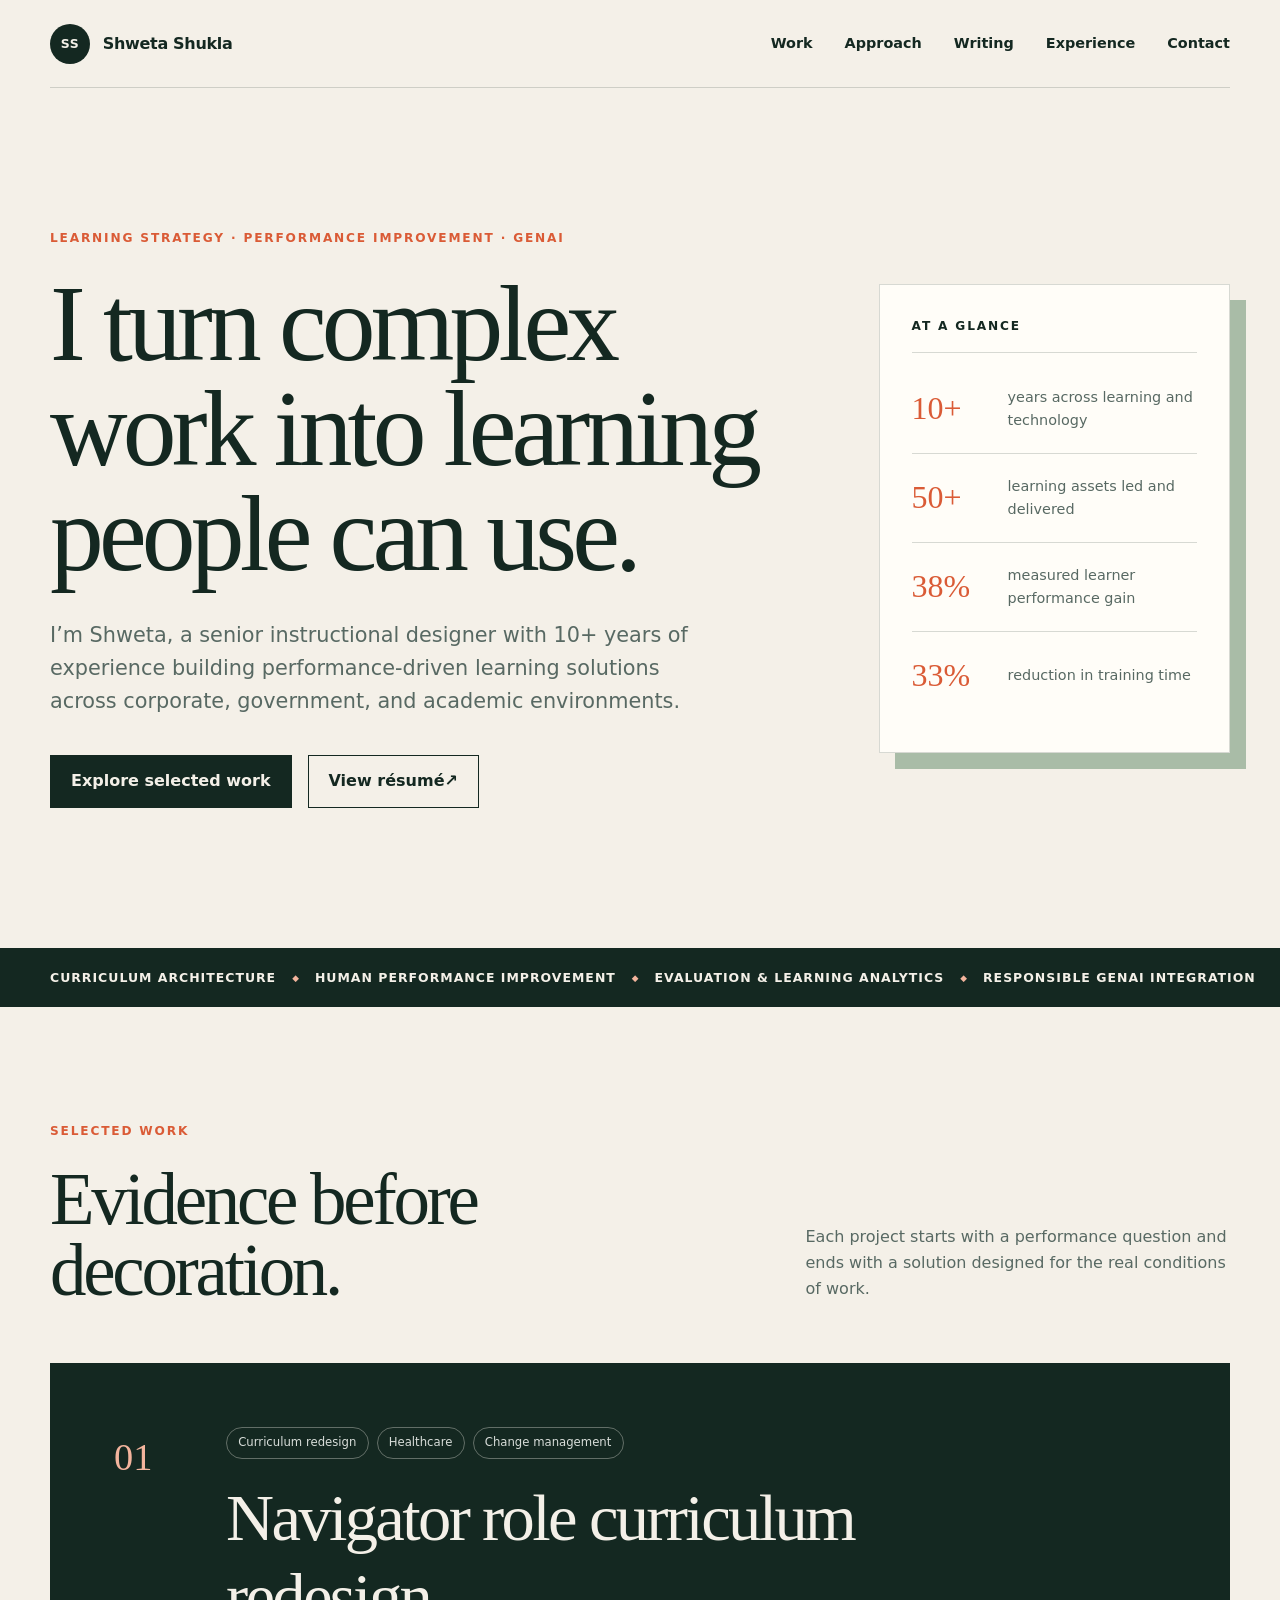
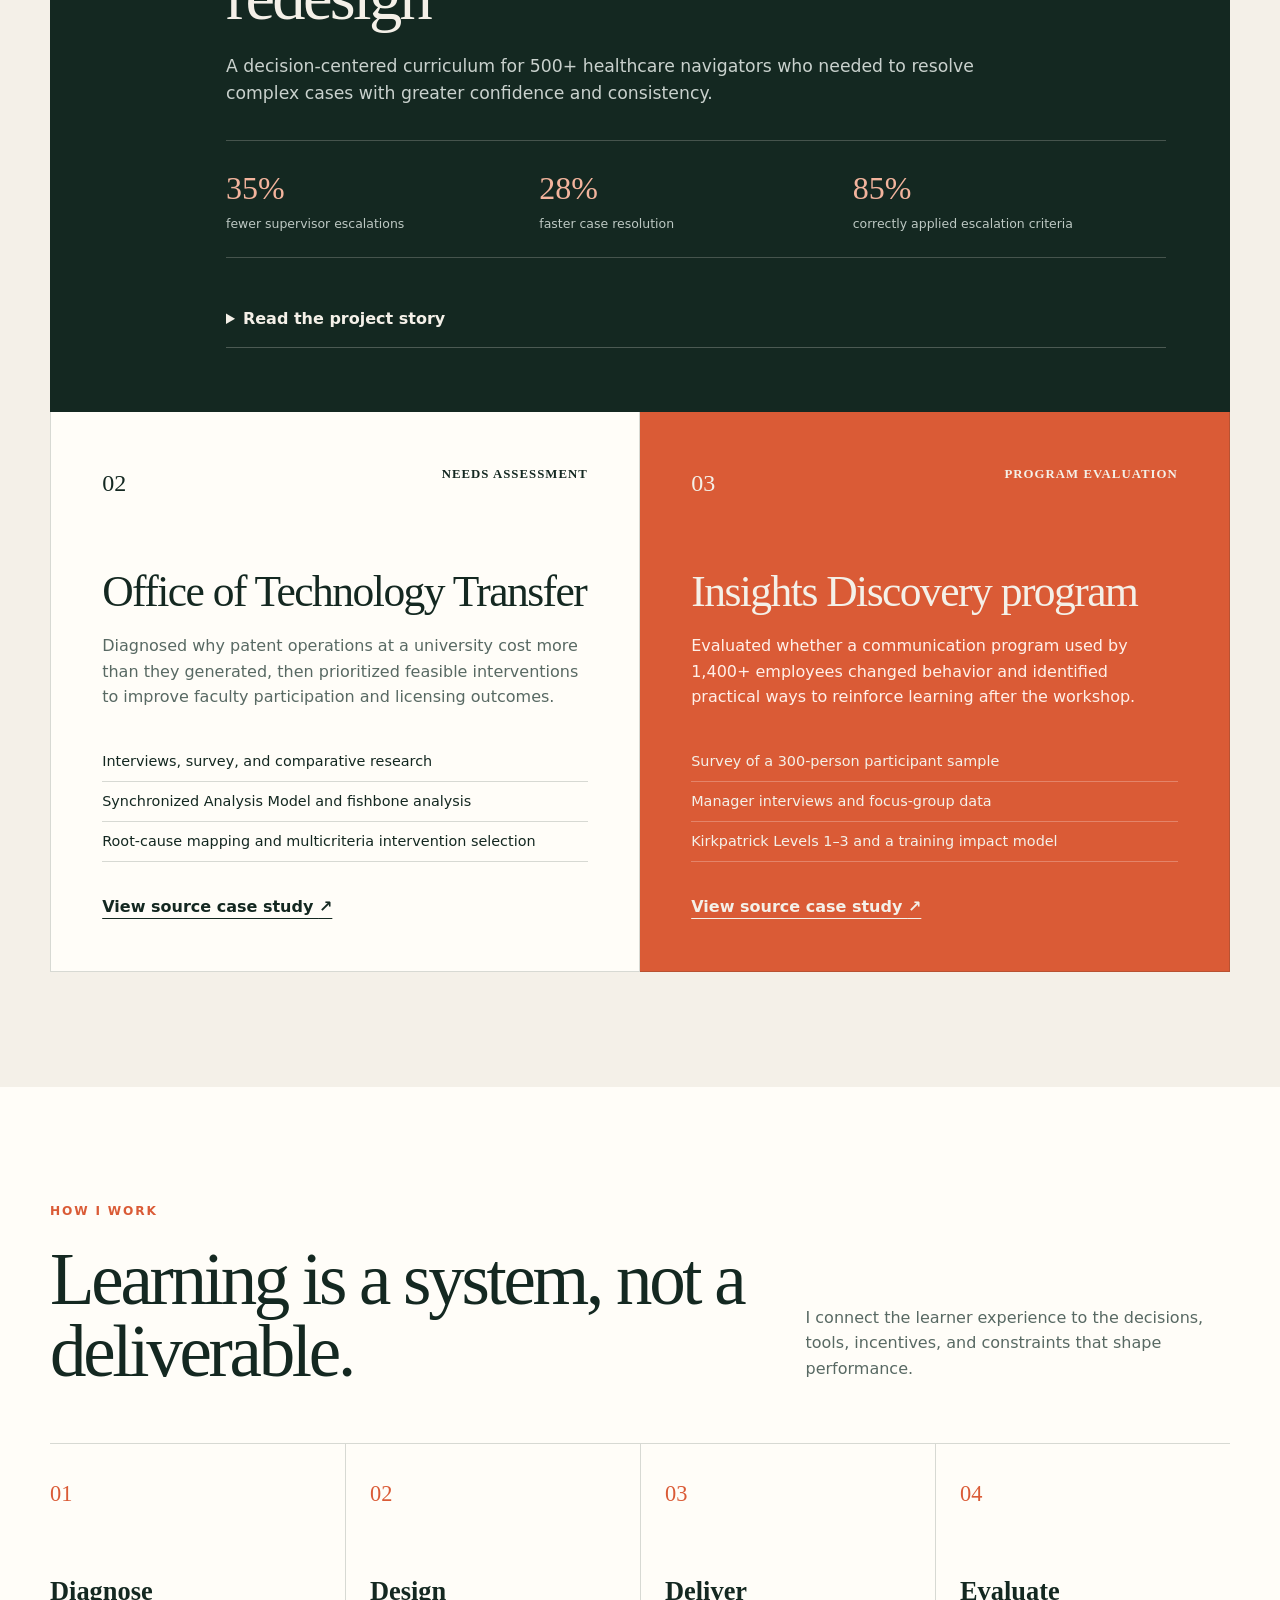
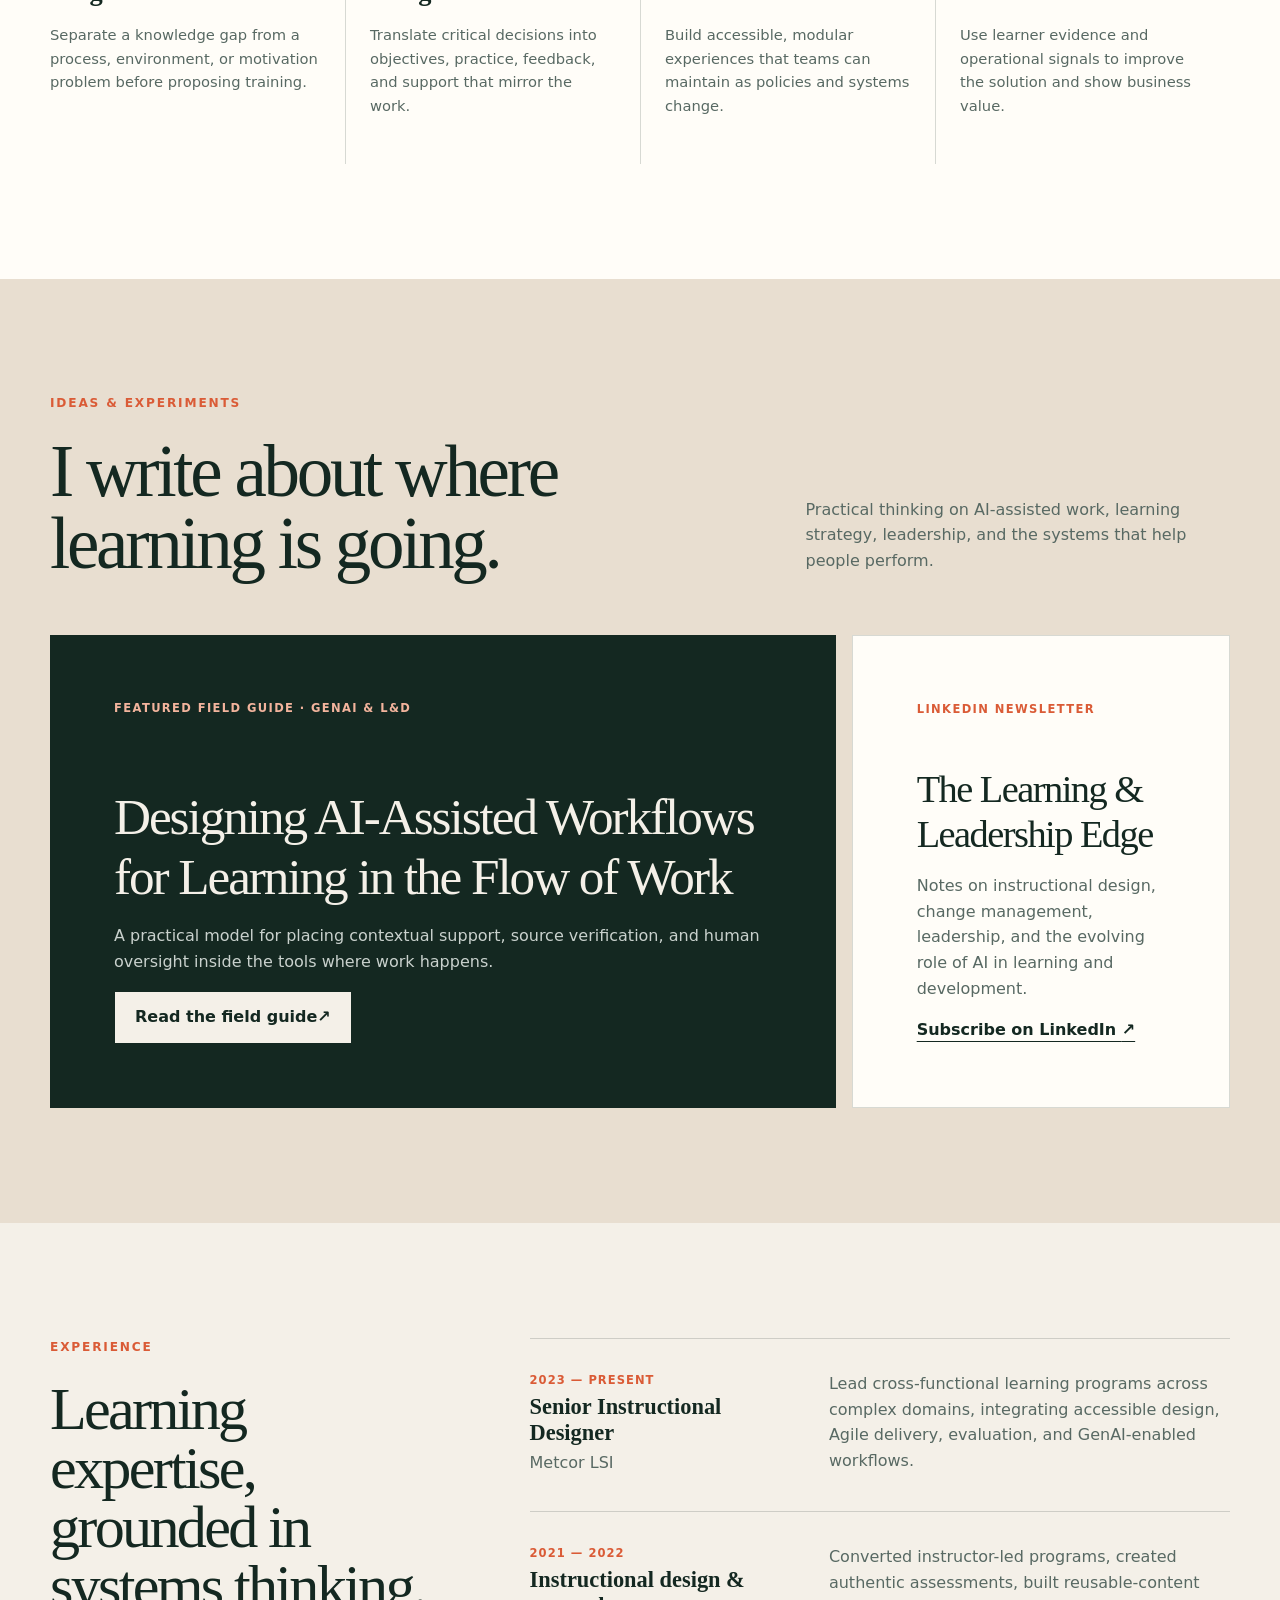
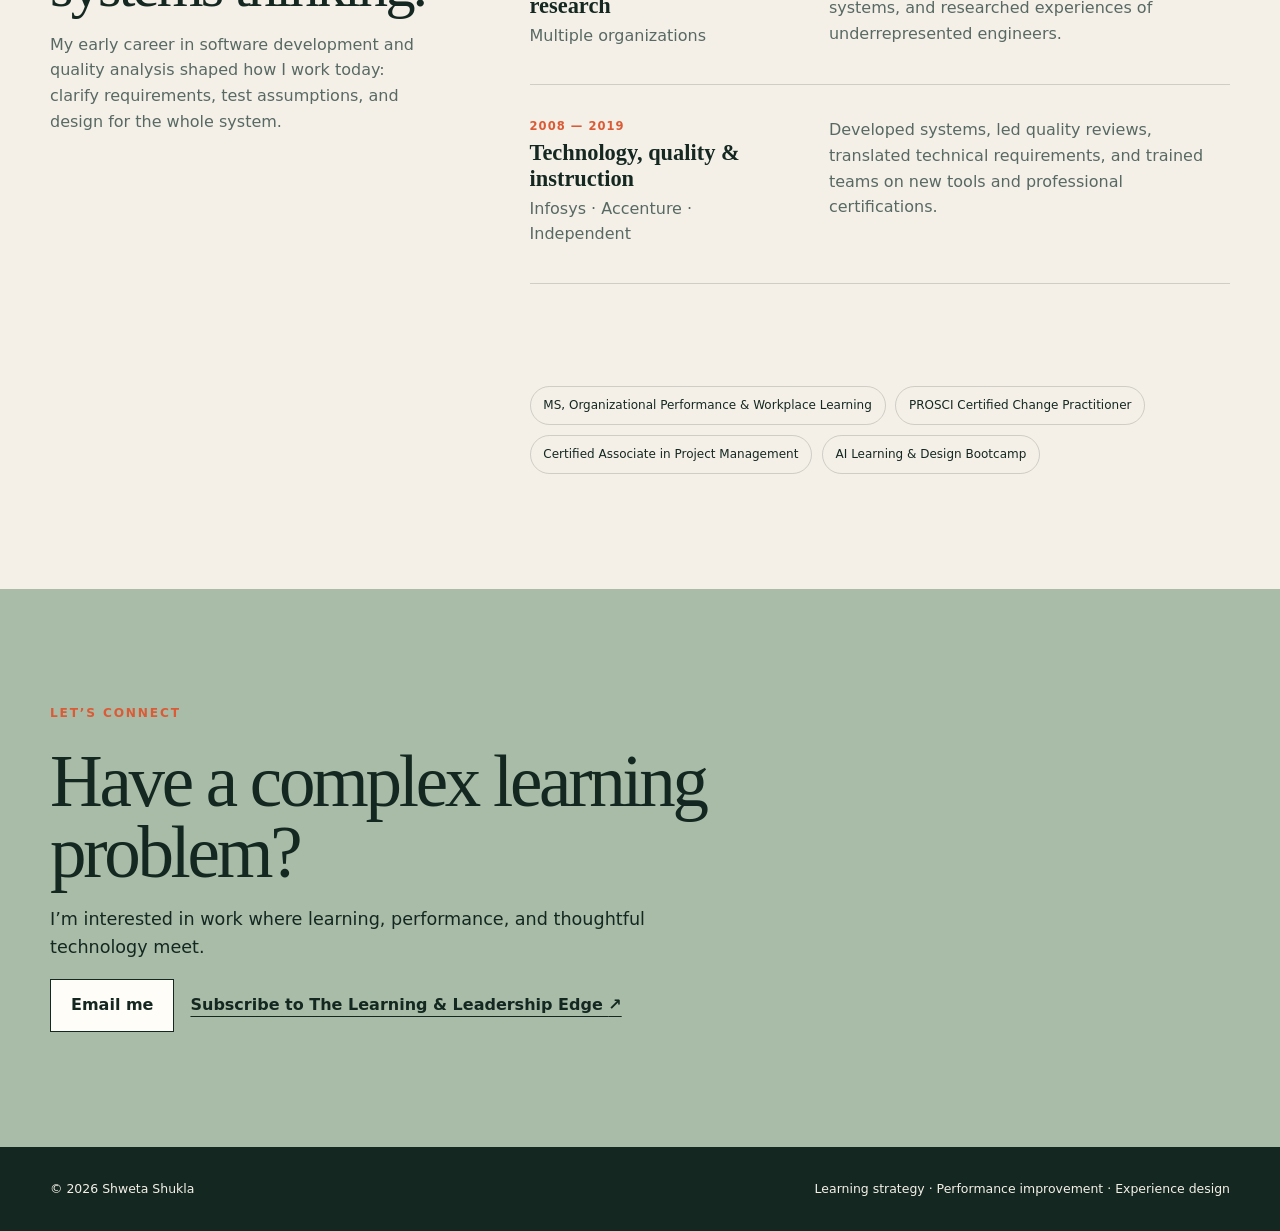
==== index.html @ c13f07bc "Publish first portfolio draft" ====
<!doctype html>
<html lang="en">
<head>
  <meta charset="utf-8">
  <meta name="viewport" content="width=device-width, initial-scale=1">
  <meta name="description" content="Shweta Shukla is a senior instructional designer who builds performance-driven learning systems for complex, regulated environments.">
  <title>Shweta Shukla | Learning Strategy & Instructional Design</title>
  <link rel="stylesheet" href="styles.css">
  <script src="script.js" defer></script>
</head>
<body>
  <a class="skip-link" href="#main">Skip to main content</a>

  <header class="site-header">
    <a class="brand" href="#top" aria-label="Shweta Shukla, home">
      <span class="brand-mark" aria-hidden="true">SS</span>
      <span>Shweta Shukla</span>
    </a>
    <button class="menu-toggle" type="button" aria-expanded="false" aria-controls="site-nav">
      <span class="sr-only">Toggle navigation</span>
      <span></span><span></span>
    </button>
    <nav id="site-nav" class="site-nav" aria-label="Primary navigation">
      <a href="#work">Work</a>
      <a href="#approach">Approach</a>
      <a href="#writing">Writing</a>
      <a href="#experience">Experience</a>
      <a href="#contact">Contact</a>
    </nav>
  </header>

  <main id="main">
    <section class="hero" id="top">
      <div class="hero-copy reveal">
        <p class="eyebrow">Learning strategy · Performance improvement · GenAI</p>
        <h1>I turn complex work into learning people can use.</h1>
        <p class="hero-intro">I’m Shweta, a senior instructional designer with 10+ years of experience building performance-driven learning solutions across corporate, government, and academic environments.</p>
        <div class="hero-actions">
          <a class="button button-primary" href="#work">Explore selected work</a>
          <a class="button button-secondary" href="https://drive.google.com/file/d/1LxhIZaSQAPTODQfk4Tp4PrT5GwYLrDCq/view" target="_blank" rel="noreferrer">View résumé <span aria-hidden="true">↗</span></a>
        </div>
      </div>
      <aside class="hero-panel reveal" aria-label="Career highlights">
        <p class="panel-label">At a glance</p>
        <dl class="stats">
          <div><dt>10+</dt><dd>years across learning and technology</dd></div>
          <div><dt>50+</dt><dd>learning assets led and delivered</dd></div>
          <div><dt>38%</dt><dd>measured learner performance gain</dd></div>
          <div><dt>33%</dt><dd>reduction in training time</dd></div>
        </dl>
      </aside>
    </section>

    <section class="section intro-strip" aria-label="Specialties">
      <p>Curriculum architecture</p><span aria-hidden="true">◆</span>
      <p>Human performance improvement</p><span aria-hidden="true">◆</span>
      <p>Evaluation & learning analytics</p><span aria-hidden="true">◆</span>
      <p>Responsible GenAI integration</p>
    </section>

    <section class="section work-section" id="work">
      <div class="section-heading reveal">
        <div>
          <p class="eyebrow">Selected work</p>
          <h2>Evidence before decoration.</h2>
        </div>
        <p>Each project starts with a performance question and ends with a solution designed for the real conditions of work.</p>
      </div>

      <article class="featured-project reveal">
        <div class="project-index">01</div>
        <div class="project-copy">
          <div class="project-tags"><span>Curriculum redesign</span><span>Healthcare</span><span>Change management</span></div>
          <h3>Navigator role curriculum redesign</h3>
          <p class="project-lead">A decision-centered curriculum for 500+ healthcare navigators who needed to resolve complex cases with greater confidence and consistency.</p>
          <div class="project-results" aria-label="Project results">
            <p><strong>35%</strong><span>fewer supervisor escalations</span></p>
            <p><strong>28%</strong><span>faster case resolution</span></p>
            <p><strong>85%</strong><span>correctly applied escalation criteria</span></p>
          </div>
          <details>
            <summary>Read the project story</summary>
            <div class="case-body">
              <p><strong>The challenge.</strong> Training inherited from an adjacent customer-service role emphasized information lookup instead of judgment. Navigators lacked clear criteria for when to resolve a case and when to escalate it.</p>
              <p><strong>My approach.</strong> I led an eight-person team through role analysis, SME validation, and scenario design. We organized six modules around real workflows, created 12 branching scenarios from operational error logs, and developed job aids for live calls.</p>
              <p><strong>The result.</strong> The new curriculum reduced supervisor dependence, improved case speed, and raised correct application of escalation criteria from a 52% baseline to 85%.</p>
            </div>
          </details>
        </div>
      </article>

      <div class="project-grid">
        <article class="project-card reveal">
          <div class="project-card-top"><span>02</span><span class="project-type">Needs assessment</span></div>
          <h3>Office of Technology Transfer</h3>
          <p>Diagnosed why patent operations at a university cost more than they generated, then prioritized feasible interventions to improve faculty participation and licensing outcomes.</p>
          <ul class="compact-list">
            <li>Interviews, survey, and comparative research</li>
            <li>Synchronized Analysis Model and fishbone analysis</li>
            <li>Root-cause mapping and multicriteria intervention selection</li>
          </ul>
          <a class="text-link" href="https://sites.google.com/view/shweta-shukla/work-samples/analysis/case-study-needs-assessment" target="_blank" rel="noreferrer">View source case study <span aria-hidden="true">↗</span></a>
        </article>

        <article class="project-card project-card-dark reveal">
          <div class="project-card-top"><span>03</span><span class="project-type">Program evaluation</span></div>
          <h3>Insights Discovery program</h3>
          <p>Evaluated whether a communication program used by 1,400+ employees changed behavior and identified practical ways to reinforce learning after the workshop.</p>
          <ul class="compact-list">
            <li>Survey of a 300-person participant sample</li>
            <li>Manager interviews and focus-group data</li>
            <li>Kirkpatrick Levels 1–3 and a training impact model</li>
          </ul>
          <a class="text-link" href="https://sites.google.com/view/shweta-shukla/work-samples/evaluation/evaluation-project-case-study" target="_blank" rel="noreferrer">View source case study <span aria-hidden="true">↗</span></a>
        </article>
      </div>
    </section>

    <section class="section approach-section" id="approach">
      <div class="section-heading reveal">
        <div><p class="eyebrow">How I work</p><h2>Learning is a system, not a deliverable.</h2></div>
        <p>I connect the learner experience to the decisions, tools, incentives, and constraints that shape performance.</p>
      </div>
      <div class="approach-grid">
        <article class="reveal"><span>01</span><h3>Diagnose</h3><p>Separate a knowledge gap from a process, environment, or motivation problem before proposing training.</p></article>
        <article class="reveal"><span>02</span><h3>Design</h3><p>Translate critical decisions into objectives, practice, feedback, and support that mirror the work.</p></article>
        <article class="reveal"><span>03</span><h3>Deliver</h3><p>Build accessible, modular experiences that teams can maintain as policies and systems change.</p></article>
        <article class="reveal"><span>04</span><h3>Evaluate</h3><p>Use learner evidence and operational signals to improve the solution and show business value.</p></article>
      </div>
    </section>

    <section class="section writing-section" id="writing">
      <div class="section-heading reveal">
        <div><p class="eyebrow">Ideas & experiments</p><h2>I write about where learning is going.</h2></div>
        <p>Practical thinking on AI-assisted work, learning strategy, leadership, and the systems that help people perform.</p>
      </div>
      <div class="writing-grid">
        <article class="article-feature reveal">
          <p class="article-kicker">Featured field guide · GenAI & L&D</p>
          <h3>Designing AI-Assisted Workflows for Learning in the Flow of Work</h3>
          <p>A practical model for placing contextual support, source verification, and human oversight inside the tools where work happens.</p>
          <a class="button button-primary" href="https://claude.ai/public/artifacts/7e6ffeaa-0845-4073-95c3-ac5ac260e0d0" target="_blank" rel="noreferrer">Read the field guide <span aria-hidden="true">↗</span></a>
        </article>
        <aside class="newsletter-card reveal">
          <p class="article-kicker">LinkedIn newsletter</p>
          <h3>The Learning & Leadership Edge</h3>
          <p>Notes on instructional design, change management, leadership, and the evolving role of AI in learning and development.</p>
          <a class="text-link" href="https://www.linkedin.com/build-relation/newsletter-follow?entityUrn=7308108343225536512" target="_blank" rel="noreferrer">Subscribe on LinkedIn <span aria-hidden="true">↗</span></a>
        </aside>
      </div>
    </section>

    <section class="section experience-section" id="experience">
      <div class="experience-intro reveal">
        <p class="eyebrow">Experience</p>
        <h2>Learning expertise, grounded in systems thinking.</h2>
        <p>My early career in software development and quality analysis shaped how I work today: clarify requirements, test assumptions, and design for the whole system.</p>
      </div>
      <div class="timeline reveal">
        <article><div><p class="timeline-date">2023 — present</p><h3>Senior Instructional Designer</h3><p>Metcor LSI</p></div><p>Lead cross-functional learning programs across complex domains, integrating accessible design, Agile delivery, evaluation, and GenAI-enabled workflows.</p></article>
        <article><div><p class="timeline-date">2021 — 2022</p><h3>Instructional design & research</h3><p>Multiple organizations</p></div><p>Converted instructor-led programs, created authentic assessments, built reusable-content systems, and researched experiences of underrepresented engineers.</p></article>
        <article><div><p class="timeline-date">2008 — 2019</p><h3>Technology, quality & instruction</h3><p>Infosys · Accenture · Independent</p></div><p>Developed systems, led quality reviews, translated technical requirements, and trained teams on new tools and professional certifications.</p></article>
      </div>

      <div class="credentials reveal">
        <p>MS, Organizational Performance & Workplace Learning</p>
        <p>PROSCI Certified Change Practitioner</p>
        <p>Certified Associate in Project Management</p>
        <p>AI Learning & Design Bootcamp</p>
      </div>
    </section>

    <section class="section contact-section" id="contact">
      <div class="contact-card reveal">
        <p class="eyebrow">Let’s connect</p>
        <h2>Have a complex learning problem?</h2>
        <p>I’m interested in work where learning, performance, and thoughtful technology meet.</p>
        <div class="contact-actions">
          <a class="button button-light" href="mailto:shukla.p.shweta@gmail.com">Email me</a>
          <a class="text-link light-link" href="https://www.linkedin.com/build-relation/newsletter-follow?entityUrn=7308108343225536512" target="_blank" rel="noreferrer">Subscribe to The Learning & Leadership Edge <span aria-hidden="true">↗</span></a>
        </div>
      </div>
    </section>
  </main>

  <footer class="site-footer">
    <p>© <span id="year">2026</span> Shweta Shukla</p>
    <p>Learning strategy · Performance improvement · Experience design</p>
  </footer>
</body>
</html>
---- styles.css ----
:root {
  --ink: #142821;
  --muted: #586963;
  --paper: #f4f0e8;
  --surface: #fffdf8;
  --accent: #da5b36;
  --accent-light: #f3b49d;
  --sage: #a9bca7;
  --line: rgba(20, 40, 33, .17);
  --max: 1180px;
}

* { box-sizing: border-box; }
html { scroll-behavior: smooth; }
body { margin: 0; color: var(--ink); background: var(--paper); font-family: Inter, ui-sans-serif, system-ui, -apple-system, BlinkMacSystemFont, "Segoe UI", sans-serif; line-height: 1.6; }
a { color: inherit; }
button, a { -webkit-tap-highlight-color: transparent; }
.skip-link { position: fixed; top: .75rem; left: .75rem; z-index: 100; padding: .75rem 1rem; color: white; background: var(--ink); transform: translateY(-150%); }
.skip-link:focus { transform: translateY(0); }
.sr-only { position: absolute; width: 1px; height: 1px; overflow: hidden; clip: rect(0,0,0,0); white-space: nowrap; }

.site-header { width: min(calc(100% - 2rem), var(--max)); margin: 0 auto; min-height: 88px; display: flex; align-items: center; justify-content: space-between; border-bottom: 1px solid var(--line); }
.brand { display: inline-flex; align-items: center; gap: .8rem; font-weight: 750; text-decoration: none; letter-spacing: -.02em; }
.brand-mark { display: grid; place-items: center; width: 2.5rem; height: 2.5rem; border-radius: 50%; color: var(--paper); background: var(--ink); font-size: .78rem; letter-spacing: .05em; }
.site-nav { display: flex; gap: 2rem; }
.site-nav a { position: relative; font-size: .9rem; font-weight: 700; text-decoration: none; }
.site-nav a::after { content: ""; position: absolute; right: 0; bottom: -.4rem; left: 0; height: 2px; background: var(--accent); transform: scaleX(0); transform-origin: left; transition: transform .2s ease; }
.site-nav a:hover::after, .site-nav a:focus-visible::after { transform: scaleX(1); }
.menu-toggle { display: none; padding: .6rem; border: 0; background: transparent; }
.menu-toggle span:not(.sr-only) { display: block; width: 1.5rem; height: 2px; margin: .32rem; background: var(--ink); }

.hero { width: min(calc(100% - 2rem), var(--max)); min-height: 690px; margin: 0 auto; padding: clamp(5rem, 11vw, 9rem) 0; display: grid; grid-template-columns: minmax(0, 1.55fr) minmax(300px, .75fr); gap: clamp(3rem, 8vw, 7rem); align-items: center; }
.eyebrow { margin: 0 0 1.4rem; color: var(--accent); font-size: .76rem; font-weight: 800; letter-spacing: .15em; text-transform: uppercase; }
h1, h2, h3, p { margin-top: 0; }
h1, h2 { font-family: Georgia, "Times New Roman", serif; font-weight: 500; letter-spacing: -.045em; line-height: .98; }
h1 { max-width: 800px; margin-bottom: 2rem; font-size: clamp(3.6rem, 8.4vw, 7.2rem); }
h2 { margin-bottom: 1rem; font-size: clamp(2.7rem, 5.7vw, 5rem); }
h3 { line-height: 1.18; }
.hero-intro { max-width: 680px; margin-bottom: 2.25rem; color: var(--muted); font-size: clamp(1.05rem, 1.8vw, 1.3rem); }
.hero-actions, .contact-actions { display: flex; align-items: center; flex-wrap: wrap; gap: 1rem; }
.button { display: inline-flex; align-items: center; justify-content: center; min-height: 50px; padding: .8rem 1.25rem; border: 1px solid var(--ink); font-weight: 750; text-decoration: none; transition: transform .2s ease, box-shadow .2s ease; }
.button:hover { transform: translateY(-2px); box-shadow: 4px 4px 0 var(--accent-light); }
.button-primary { color: var(--paper); background: var(--ink); }
.button-secondary { background: transparent; }
.hero-panel { position: relative; padding: 2rem; background: var(--surface); border: 1px solid var(--line); box-shadow: 16px 16px 0 var(--sage); }
.panel-label { padding-bottom: 1rem; border-bottom: 1px solid var(--line); font-size: .76rem; font-weight: 800; letter-spacing: .15em; text-transform: uppercase; }
.stats { margin: 0; }
.stats div { display: grid; grid-template-columns: 5rem 1fr; gap: 1rem; align-items: center; padding: 1.15rem 0; border-bottom: 1px solid var(--line); }
.stats div:last-child { border-bottom: 0; }
.stats dt { color: var(--accent); font-family: Georgia, serif; font-size: 2rem; }
.stats dd { margin: 0; color: var(--muted); font-size: .9rem; }

.section { width: min(calc(100% - 2rem), var(--max)); margin: 0 auto; padding: clamp(5rem, 9vw, 8rem) 0; }
.intro-strip { width: 100%; max-width: none; padding: 1.2rem max(1rem, calc((100vw - var(--max)) / 2)); display: flex; align-items: center; justify-content: space-between; gap: 1rem; overflow-x: auto; color: var(--paper); background: var(--ink); white-space: nowrap; }
.intro-strip p { margin: 0; font-size: .78rem; font-weight: 750; letter-spacing: .08em; text-transform: uppercase; }
.intro-strip span { color: var(--accent-light); font-size: .55rem; }
.section-heading { margin-bottom: 3.5rem; display: grid; grid-template-columns: 1.25fr .75fr; gap: 3rem; align-items: end; }
.section-heading h2 { max-width: 780px; margin: 0; }
.section-heading > p { max-width: 440px; margin-bottom: .35rem; color: var(--muted); }

.featured-project { min-height: 520px; padding: clamp(2rem, 5vw, 4rem); display: grid; grid-template-columns: 80px 1fr; gap: 2rem; color: var(--paper); background: var(--ink); }
.project-index { color: var(--accent-light); font-family: Georgia, serif; font-size: 2.4rem; }
.project-copy h3 { max-width: 820px; margin: 1.3rem 0 1rem; font-family: Georgia, serif; font-size: clamp(2.4rem, 5.2vw, 4.7rem); font-weight: 500; letter-spacing: -.04em; }
.project-tags { display: flex; flex-wrap: wrap; gap: .5rem; }
.project-tags span { padding: .35rem .7rem; border: 1px solid rgba(244,240,232,.35); border-radius: 99px; color: #d8ddd9; font-size: .73rem; }
.project-lead { max-width: 760px; color: #c9d1cd; font-size: 1.08rem; }
.project-results { margin: 2rem 0; display: grid; grid-template-columns: repeat(3, 1fr); border-top: 1px solid rgba(244,240,232,.22); border-bottom: 1px solid rgba(244,240,232,.22); }
.project-results p { margin: 0; padding: 1.4rem 1.2rem 1.4rem 0; display: flex; flex-direction: column; }
.project-results strong { color: var(--accent-light); font-family: Georgia, serif; font-size: 2rem; font-weight: 500; }
.project-results span { color: #bdc8c3; font-size: .78rem; }
details { border-bottom: 1px solid rgba(244,240,232,.25); }
summary { padding: 1rem 0; cursor: pointer; font-weight: 750; }
.case-body { max-width: 800px; padding-bottom: 1.5rem; color: #c9d1cd; }
.case-body strong { color: var(--paper); }

.project-grid { display: grid; grid-template-columns: 1fr 1fr; }
.project-card { min-height: 500px; padding: clamp(2rem, 4vw, 3.2rem); display: flex; flex-direction: column; border: 1px solid var(--line); border-top: 0; background: var(--surface); }
.project-card + .project-card { border-left: 0; }
.project-card-dark { color: var(--paper); background: var(--accent); }
.project-card-top { display: flex; justify-content: space-between; gap: 1rem; font-family: Georgia, serif; font-size: 1.5rem; }
.project-type { font-family: inherit; font-size: .8rem; font-weight: 750; letter-spacing: .08em; text-transform: uppercase; }
.project-card h3 { margin: 4rem 0 1rem; font-family: Georgia, serif; font-size: clamp(2rem, 3.4vw, 3.2rem); font-weight: 500; letter-spacing: -.035em; }
.project-card p { color: var(--muted); }
.project-card-dark p { color: #fff0e9; }
.compact-list { margin: 1rem 0 2rem; padding: 0; list-style: none; }
.compact-list li { padding: .5rem 0; border-bottom: 1px solid var(--line); font-size: .9rem; }
.project-card-dark .compact-list li { border-color: rgba(255,255,255,.25); }
.text-link { margin-top: auto; width: fit-content; font-weight: 800; text-decoration-thickness: 1px; text-underline-offset: .35rem; }

.approach-section { width: 100%; max-width: none; padding-right: max(1rem, calc((100vw - var(--max)) / 2)); padding-left: max(1rem, calc((100vw - var(--max)) / 2)); background: var(--surface); }
.approach-grid { display: grid; grid-template-columns: repeat(4, 1fr); border-top: 1px solid var(--line); }
.approach-grid article { padding: 2rem 1.5rem 2rem 0; }
.approach-grid article + article { padding-left: 1.5rem; border-left: 1px solid var(--line); }
.approach-grid span { color: var(--accent); font-family: Georgia, serif; font-size: 1.4rem; }
.approach-grid h3 { margin: 4rem 0 1rem; font-family: Georgia, serif; font-size: 1.65rem; }
.approach-grid p { color: var(--muted); font-size: .92rem; }

.writing-section { width: 100%; max-width: none; padding-right: max(1rem, calc((100vw - var(--max)) / 2)); padding-left: max(1rem, calc((100vw - var(--max)) / 2)); background: #e8ded0; }
.writing-grid { display: grid; grid-template-columns: 1.35fr .65fr; gap: 1rem; }
.article-feature, .newsletter-card { min-height: 420px; padding: clamp(2rem, 5vw, 4rem); display: flex; flex-direction: column; justify-content: flex-end; }
.article-feature { color: var(--paper); background: var(--ink); }
.newsletter-card { border: 1px solid var(--line); background: var(--surface); }
.article-kicker { margin-bottom: auto; color: var(--accent-light); font-size: .72rem; font-weight: 800; letter-spacing: .12em; text-transform: uppercase; }
.newsletter-card .article-kicker { color: var(--accent); }
.article-feature h3, .newsletter-card h3 { margin: 3rem 0 1rem; font-family: Georgia, serif; font-size: clamp(2rem, 4vw, 3.6rem); font-weight: 500; letter-spacing: -.04em; }
.newsletter-card h3 { font-size: clamp(2rem, 3vw, 2.8rem); }
.article-feature > p:not(.article-kicker) { max-width: 700px; color: #c9d1cd; }
.article-feature .button { width: fit-content; color: var(--ink); background: var(--paper); }
.newsletter-card > p:not(.article-kicker) { color: var(--muted); }

.experience-section { display: grid; grid-template-columns: .7fr 1.3fr; gap: clamp(3rem, 8vw, 7rem); }
.experience-intro { position: sticky; top: 2rem; height: fit-content; }
.experience-intro h2 { font-size: clamp(2.8rem, 4.7vw, 4.2rem); }
.experience-intro > p:last-child { color: var(--muted); }
.timeline article { padding: 2rem 0; display: grid; grid-template-columns: .8fr 1.2fr; gap: 2rem; border-top: 1px solid var(--line); }
.timeline article:last-child { border-bottom: 1px solid var(--line); }
.timeline h3 { margin: .2rem 0; font-family: Georgia, serif; font-size: 1.4rem; }
.timeline p { margin-bottom: .25rem; color: var(--muted); }
.timeline-date { color: var(--accent) !important; font-size: .72rem; font-weight: 800; letter-spacing: .09em; text-transform: uppercase; }
.credentials { grid-column: 2; display: flex; flex-wrap: wrap; gap: .6rem; }
.credentials p { margin: 0; padding: .55rem .8rem; border: 1px solid var(--line); border-radius: 99px; font-size: .75rem; }

.contact-section { width: 100%; max-width: none; padding-right: max(1rem, calc((100vw - var(--max)) / 2)); padding-left: max(1rem, calc((100vw - var(--max)) / 2)); background: var(--sage); }
.contact-card { max-width: var(--max); margin: 0 auto; }
.contact-card h2 { max-width: 900px; }
.contact-card > p:not(.eyebrow) { max-width: 620px; font-size: 1.1rem; }
.button-light { background: var(--surface); }
.light-link { margin-top: 0; }
.site-footer { padding: 2rem max(1rem, calc((100vw - var(--max)) / 2)); display: flex; justify-content: space-between; gap: 2rem; color: var(--paper); background: var(--ink); }
.site-footer p { margin: 0; font-size: .78rem; }

.reveal { opacity: 0; transform: translateY(18px); transition: opacity .65s ease, transform .65s ease; }
.reveal.visible { opacity: 1; transform: none; }

@media (prefers-reduced-motion: reduce) {
  html { scroll-behavior: auto; }
  .reveal { opacity: 1; transform: none; transition: none; }
}

@media (max-width: 800px) {
  .site-header { min-height: 72px; }
  .menu-toggle { display: block; }
  .site-nav { position: absolute; top: 72px; right: 1rem; left: 1rem; z-index: 10; padding: 1.25rem; display: none; flex-direction: column; gap: 1.2rem; border: 1px solid var(--line); background: var(--surface); box-shadow: 8px 8px 0 var(--sage); }
  .site-nav.open { display: flex; }
  .hero { min-height: auto; grid-template-columns: 1fr; }
  .section-heading, .experience-section { grid-template-columns: 1fr; }
  .section-heading { gap: 1rem; }
  .featured-project { grid-template-columns: 1fr; }
  .project-grid { grid-template-columns: 1fr; }
  .writing-grid { grid-template-columns: 1fr; }
  .project-card + .project-card { border-left: 1px solid var(--line); }
  .project-results { grid-template-columns: 1fr; }
  .project-results p { border-bottom: 1px solid rgba(244,240,232,.16); }
  .approach-grid { grid-template-columns: 1fr 1fr; }
  .approach-grid article:nth-child(3) { border-left: 0; }
  .approach-grid h3 { margin-top: 2rem; }
  .experience-intro { position: static; }
  .credentials { grid-column: 1; }
}

@media (max-width: 520px) {
  h1 { font-size: 3.3rem; }
  .approach-grid { grid-template-columns: 1fr; }
  .approach-grid article + article { padding-left: 0; border-left: 0; border-top: 1px solid var(--line); }
  .timeline article { grid-template-columns: 1fr; gap: .75rem; }
  .site-footer { flex-direction: column; gap: .5rem; }
}
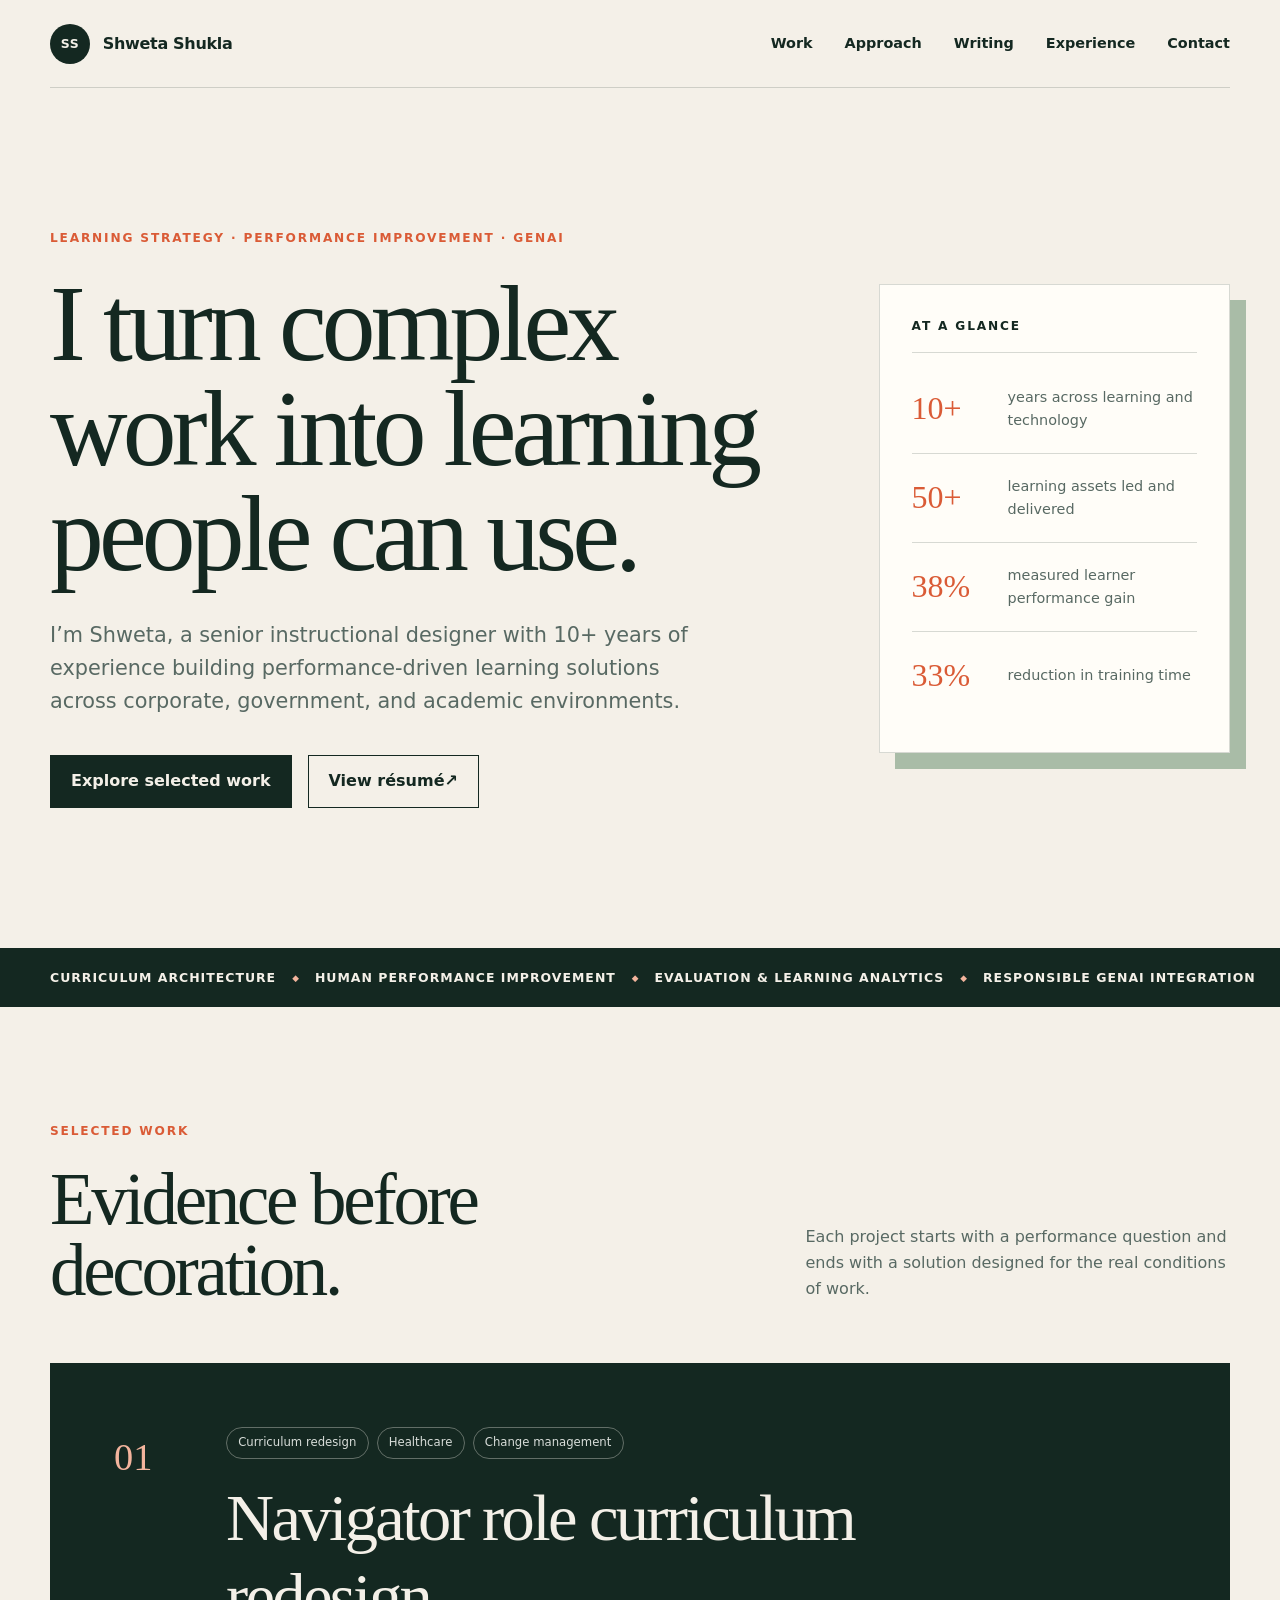
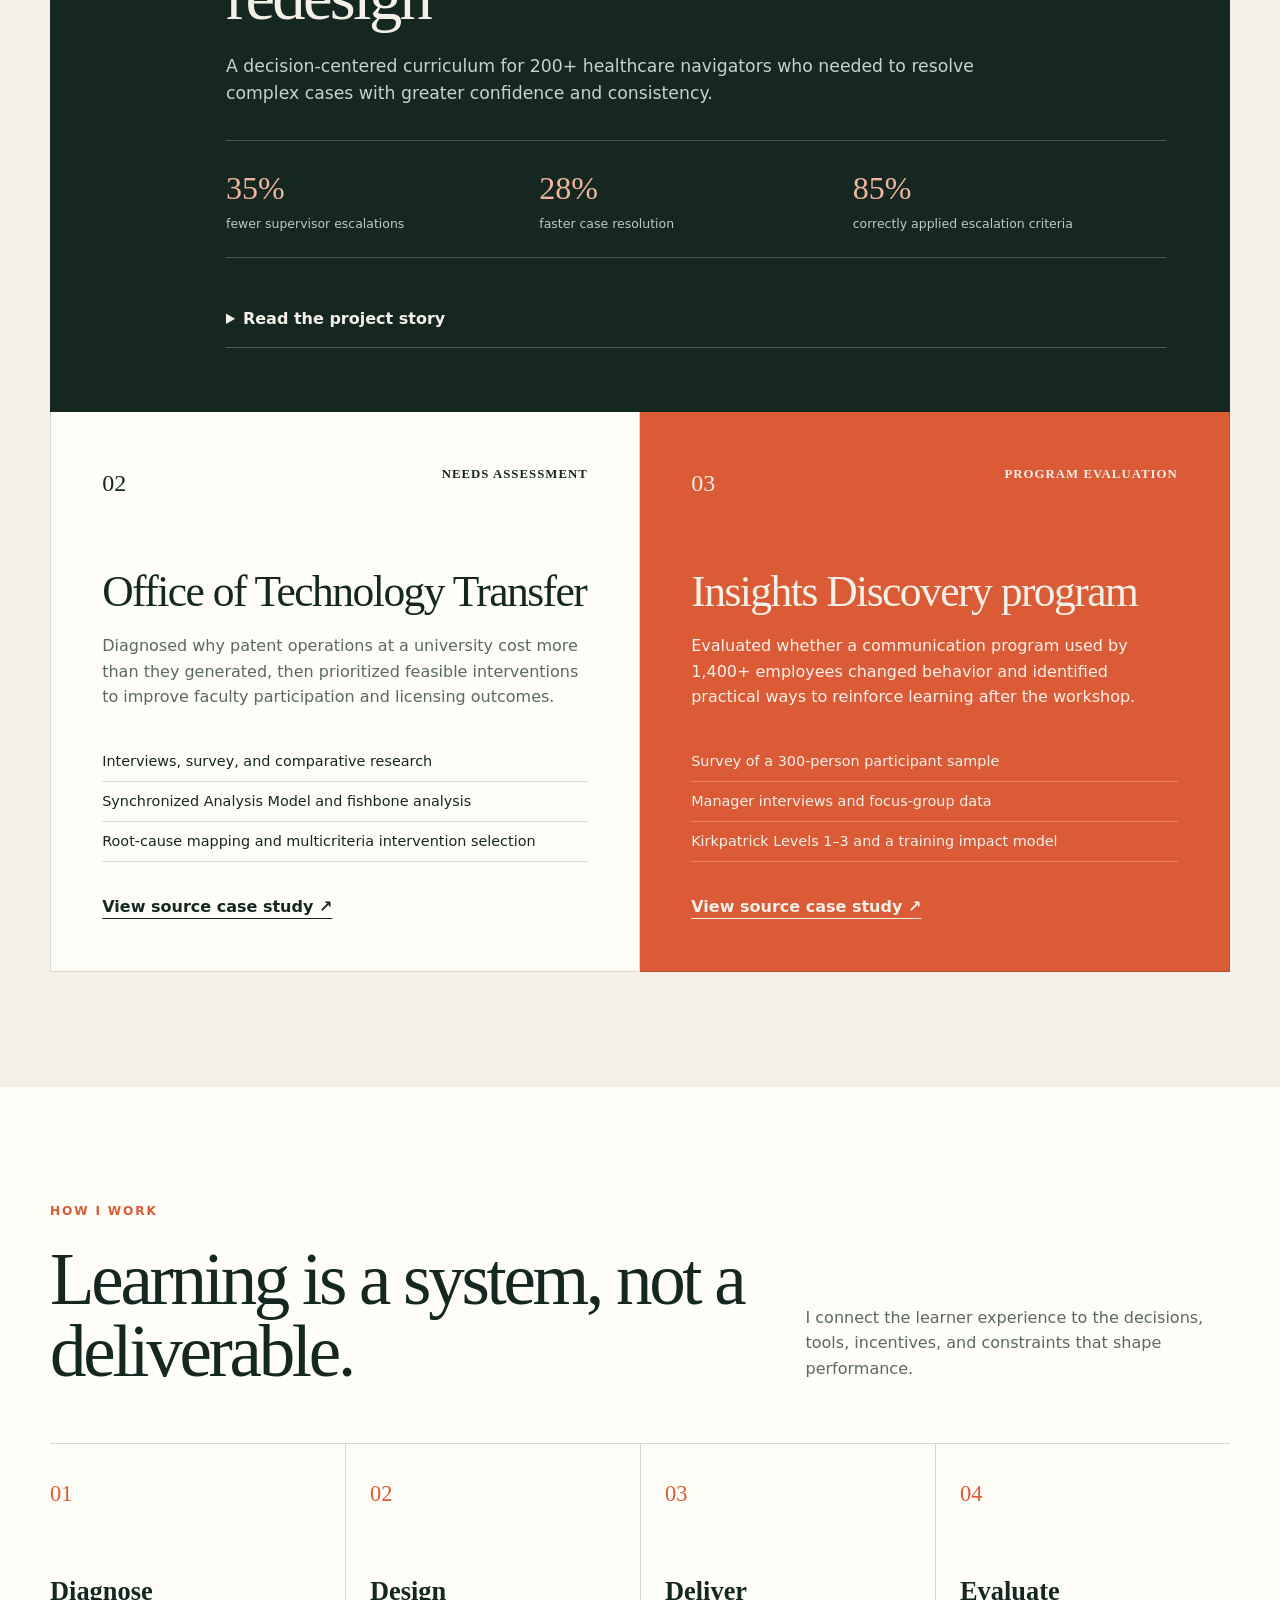
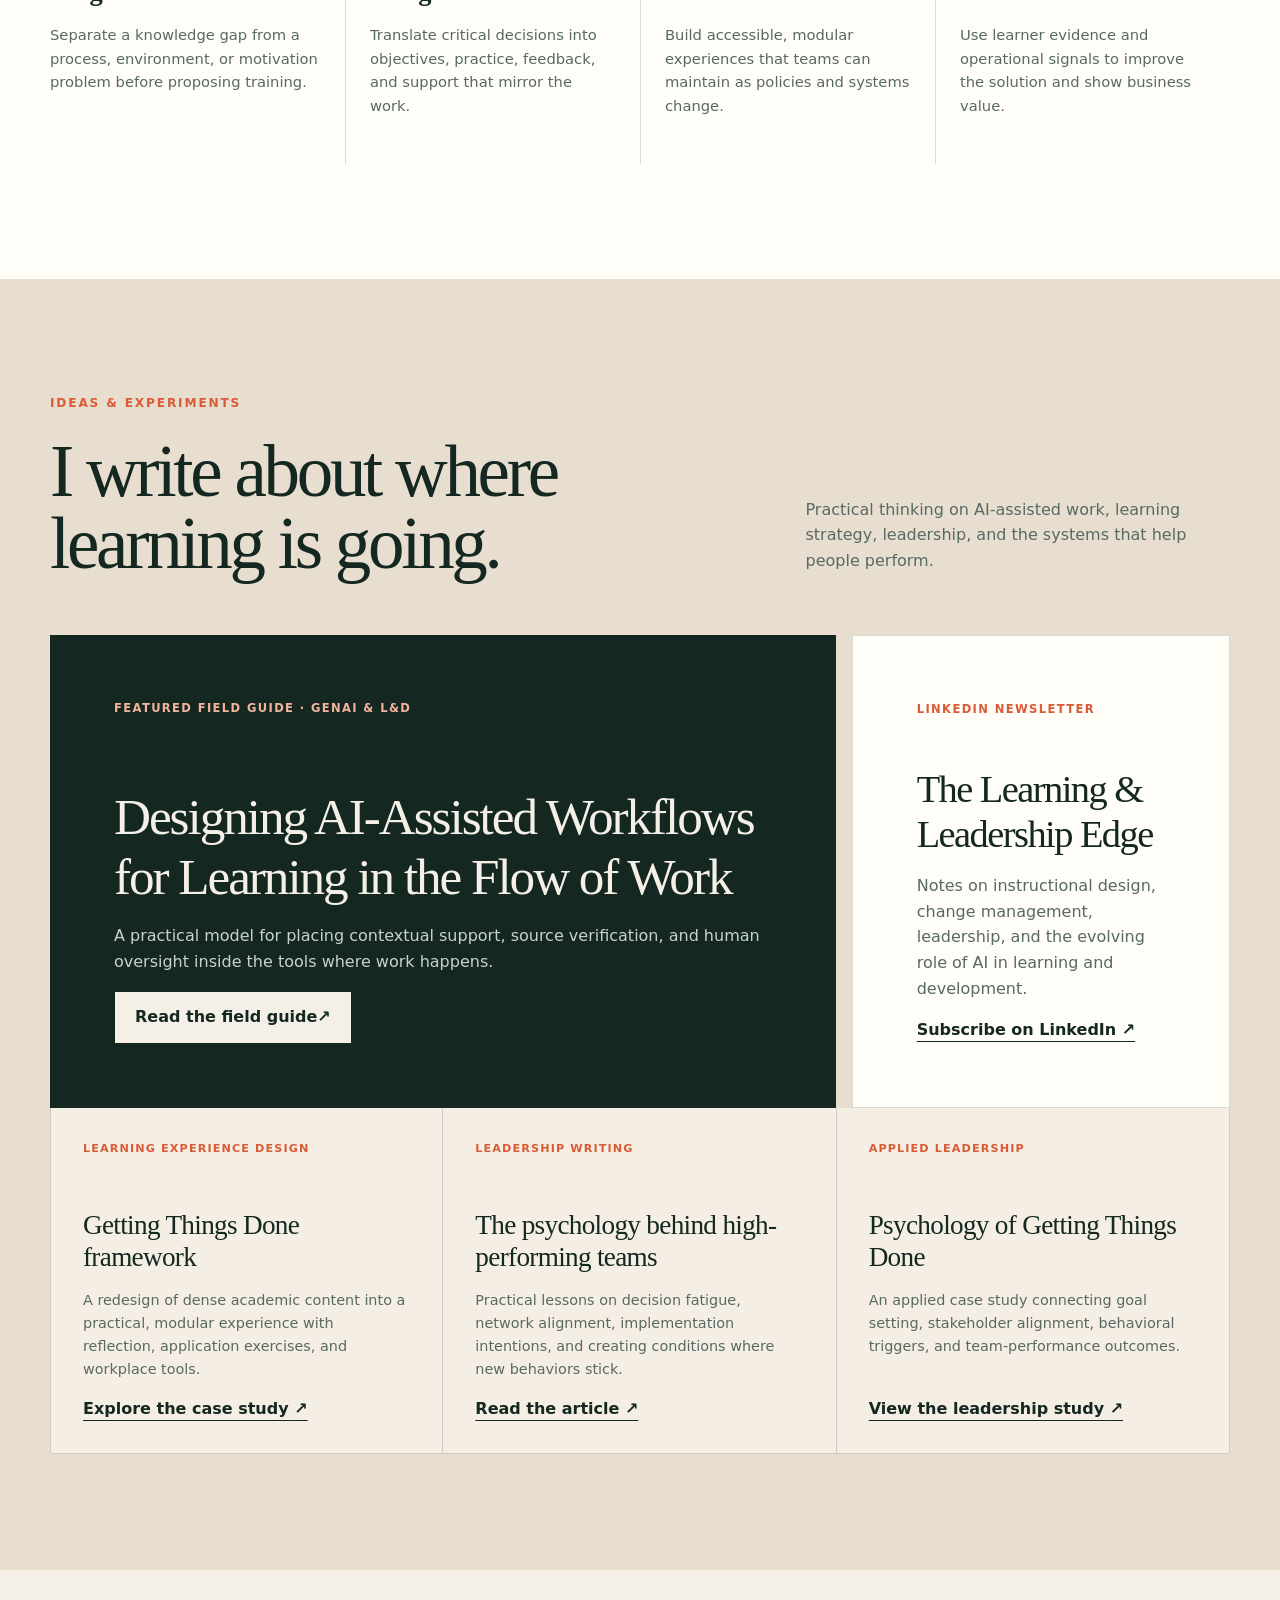
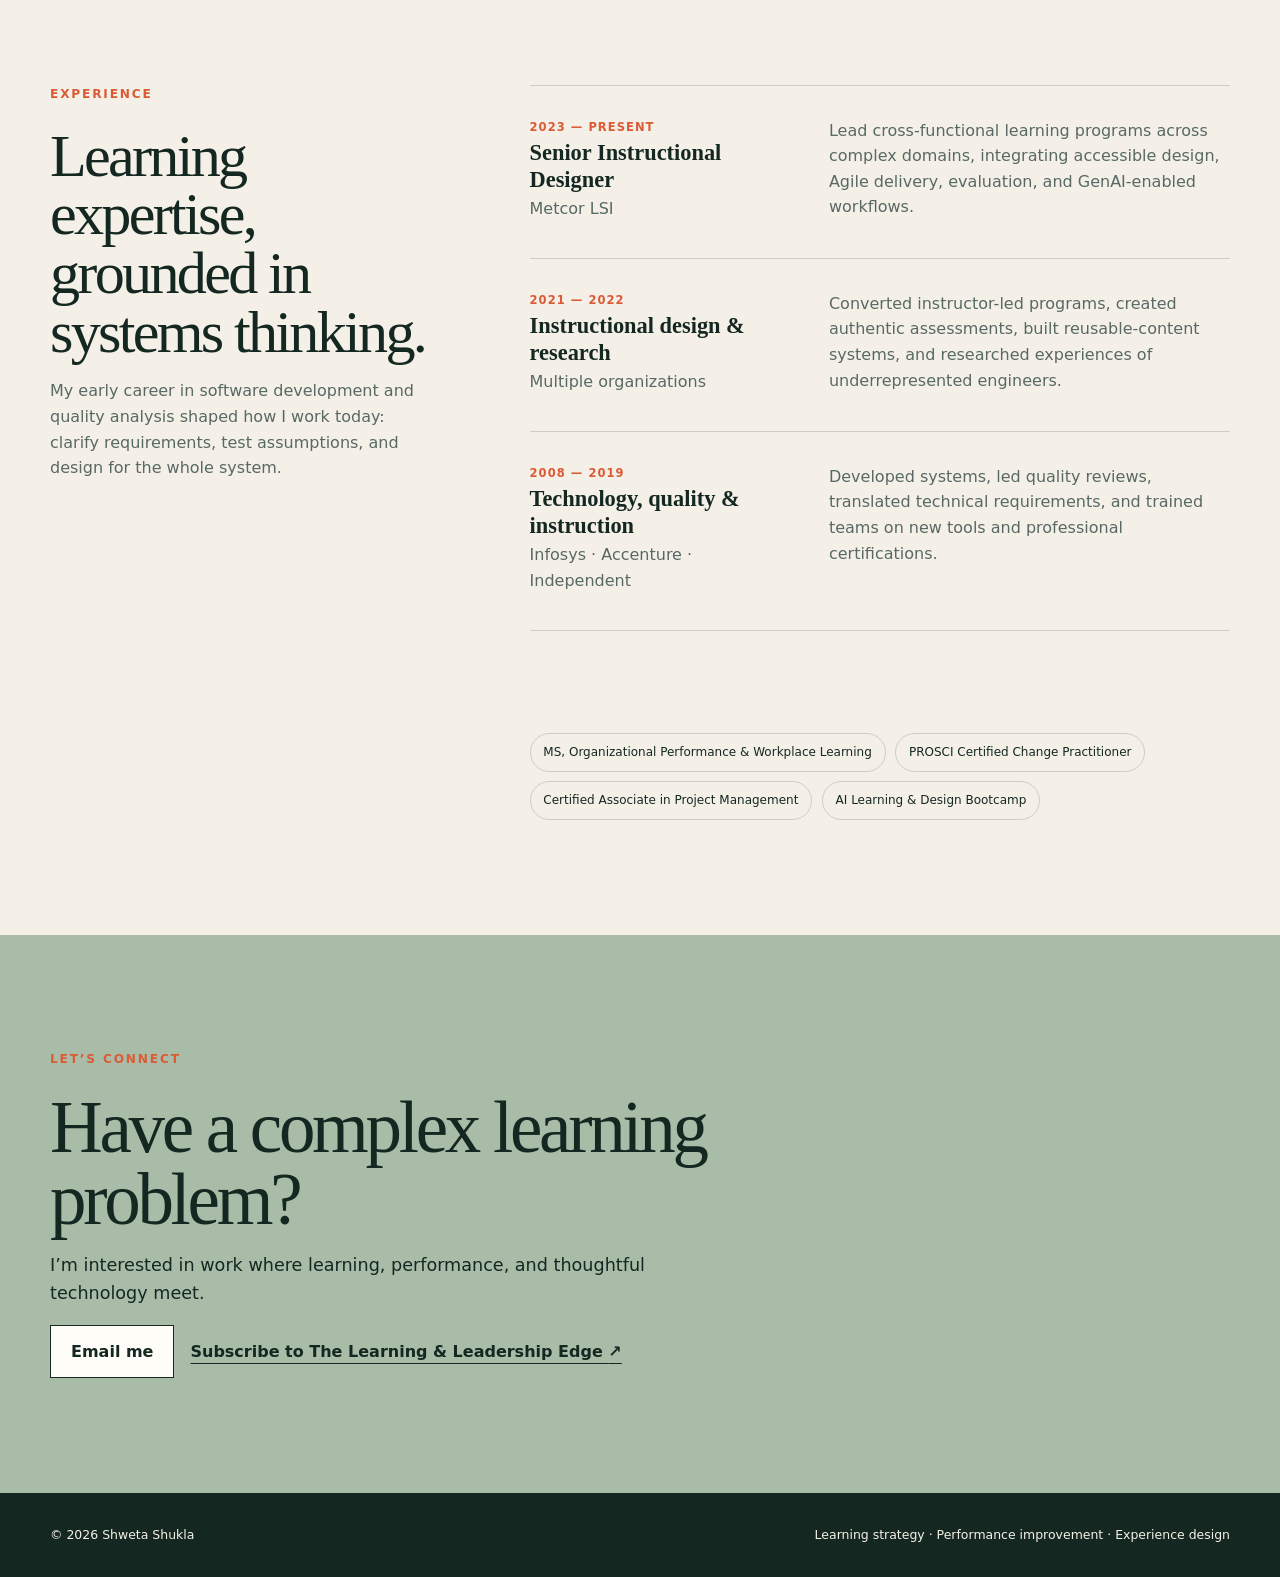
==== commit e2e3d8f1: "Add public artifact collection" ====
--- a/index.html
+++ b/index.html
@@ -72,7 +72,7 @@
         <div class="project-copy">
           <div class="project-tags"><span>Curriculum redesign</span><span>Healthcare</span><span>Change management</span></div>
           <h3>Navigator role curriculum redesign</h3>
-          <p class="project-lead">A decision-centered curriculum for 500+ healthcare navigators who needed to resolve complex cases with greater confidence and consistency.</p>
+          <p class="project-lead">A decision-centered curriculum for 200+ healthcare navigators who needed to resolve complex cases with greater confidence and consistency.</p>
           <div class="project-results" aria-label="Project results">
             <p><strong>35%</strong><span>fewer supervisor escalations</span></p>
             <p><strong>28%</strong><span>faster case resolution</span></p>
@@ -84,6 +84,7 @@
               <p><strong>The challenge.</strong> Training inherited from an adjacent customer-service role emphasized information lookup instead of judgment. Navigators lacked clear criteria for when to resolve a case and when to escalate it.</p>
               <p><strong>My approach.</strong> I led an eight-person team through role analysis, SME validation, and scenario design. We organized six modules around real workflows, created 12 branching scenarios from operational error logs, and developed job aids for live calls.</p>
               <p><strong>The result.</strong> The new curriculum reduced supervisor dependence, improved case speed, and raised correct application of escalation criteria from a 52% baseline to 85%.</p>
+              <a class="text-link light-link" href="https://claude.ai/public/artifacts/0a96f6d7-90a8-4f12-8ca6-46b59edf29af" target="_blank" rel="noreferrer">View the full case study <span aria-hidden="true">↗</span></a>
             </div>
           </details>
         </div>
@@ -148,6 +149,26 @@
           <a class="text-link" href="https://www.linkedin.com/build-relation/newsletter-follow?entityUrn=7308108343225536512" target="_blank" rel="noreferrer">Subscribe on LinkedIn <span aria-hidden="true">↗</span></a>
         </aside>
       </div>
+      <div class="artifact-grid">
+        <article class="artifact-card reveal">
+          <p class="artifact-type">Learning experience design</p>
+          <h3>Getting Things Done framework</h3>
+          <p>A redesign of dense academic content into a practical, modular experience with reflection, application exercises, and workplace tools.</p>
+          <a class="text-link" href="https://claude.ai/public/artifacts/476a8d45-44e0-4048-9c15-e8c953164a8e" target="_blank" rel="noreferrer">Explore the case study <span aria-hidden="true">↗</span></a>
+        </article>
+        <article class="artifact-card reveal">
+          <p class="artifact-type">Leadership writing</p>
+          <h3>The psychology behind high-performing teams</h3>
+          <p>Practical lessons on decision fatigue, network alignment, implementation intentions, and creating conditions where new behaviors stick.</p>
+          <a class="text-link" href="https://claude.ai/public/artifacts/efb5f24e-76fc-4029-8aaf-fe9cf3752fdd" target="_blank" rel="noreferrer">Read the article <span aria-hidden="true">↗</span></a>
+        </article>
+        <article class="artifact-card reveal">
+          <p class="artifact-type">Applied leadership</p>
+          <h3>Psychology of Getting Things Done</h3>
+          <p>An applied case study connecting goal setting, stakeholder alignment, behavioral triggers, and team-performance outcomes.</p>
+          <a class="text-link" href="https://claude.ai/public/artifacts/0964d368-9778-422b-aee8-a83d3cf547a9" target="_blank" rel="noreferrer">View the leadership study <span aria-hidden="true">↗</span></a>
+        </article>
+      </div>
     </section>
 
     <section class="section experience-section" id="experience">
--- a/styles.css
+++ b/styles.css
@@ -107,6 +107,12 @@
 .article-feature > p:not(.article-kicker) { max-width: 700px; color: #c9d1cd; }
 .article-feature .button { width: fit-content; color: var(--ink); background: var(--paper); }
 .newsletter-card > p:not(.article-kicker) { color: var(--muted); }
+.artifact-grid { display: grid; grid-template-columns: repeat(3, 1fr); }
+.artifact-card { min-height: 340px; padding: 2rem; display: flex; flex-direction: column; border: 1px solid var(--line); border-top: 0; background: rgba(255,253,248,.52); }
+.artifact-card + .artifact-card { border-left: 0; }
+.artifact-type { color: var(--accent); font-size: .7rem; font-weight: 800; letter-spacing: .1em; text-transform: uppercase; }
+.artifact-card h3 { margin: 2.5rem 0 1rem; font-family: Georgia, serif; font-size: 1.7rem; font-weight: 500; letter-spacing: -.025em; }
+.artifact-card > p:not(.artifact-type) { color: var(--muted); font-size: .9rem; }
 
 .experience-section { display: grid; grid-template-columns: .7fr 1.3fr; gap: clamp(3rem, 8vw, 7rem); }
 .experience-intro { position: sticky; top: 2rem; height: fit-content; }
@@ -148,6 +154,8 @@
   .featured-project { grid-template-columns: 1fr; }
   .project-grid { grid-template-columns: 1fr; }
   .writing-grid { grid-template-columns: 1fr; }
+  .artifact-grid { grid-template-columns: 1fr; }
+  .artifact-card + .artifact-card { border-left: 1px solid var(--line); }
   .project-card + .project-card { border-left: 1px solid var(--line); }
   .project-results { grid-template-columns: 1fr; }
   .project-results p { border-bottom: 1px solid rgba(244,240,232,.16); }
